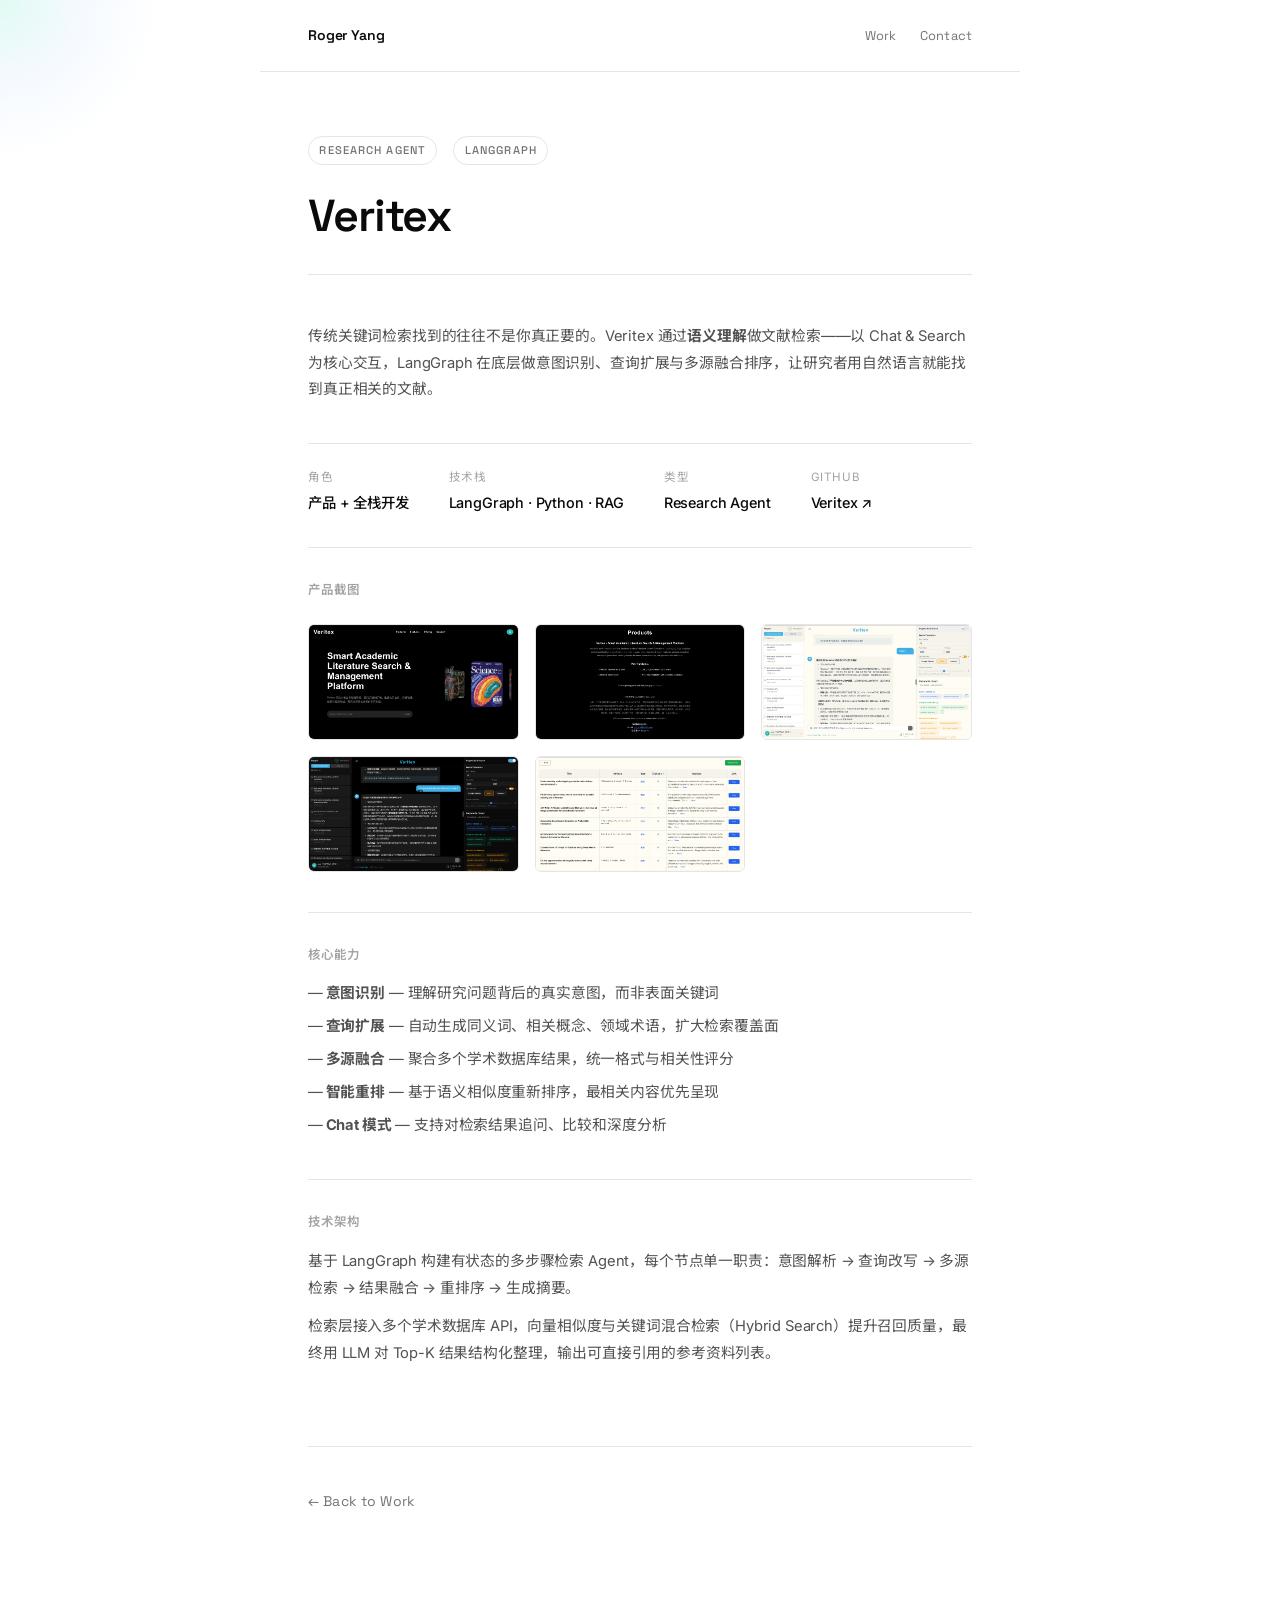
==== work/veritex.html @ f9592ac8 "refactor: reorder work items, reduce AI-feel on detail pages, add GitHub links - Work list: Zeval → " ====
<!DOCTYPE html>
<html lang="zh-CN">
  <head>
    <meta charset="UTF-8" />
    <meta name="viewport" content="width=device-width, initial-scale=1.0" />
    <title>Veritex — Roger Yang</title>
    <meta name="description" content="通过语义理解实现高效文献检索，以 Chat & Search 为核心交互，结合 LangGraph 做意图识别与多源融合排序。" />
    <link rel="preconnect" href="https://fonts.googleapis.com" />
    <link rel="preconnect" href="https://fonts.gstatic.com" crossorigin />
    <link href="https://fonts.googleapis.com/css2?family=Anton&family=Space+Grotesk:wght@300;400;500;600;700&family=Inter:wght@300;400;500&family=Noto+Sans+SC:wght@300;400;500;700&display=swap" rel="stylesheet" />
    <link rel="stylesheet" href="../styles.css" />
    <link rel="stylesheet" href="../writing.css" />
    <style>
      .work-meta-row {
        display: flex; gap: 2.5rem; margin-top: 1.5rem;
        padding-top: 1.5rem; border-top: 1px solid var(--gray-200); flex-wrap: wrap;
      }
      .work-meta-item { display: flex; flex-direction: column; gap: 0.25rem; }
      .work-meta-label { font-size: 0.72rem; text-transform: uppercase; letter-spacing: 0.08em; color: var(--gray-400); }
      .work-meta-value { font-size: 0.9rem; font-weight: 500; color: var(--gray-700); }
      .work-meta-value a { color: var(--gray-700); text-decoration: none; border-bottom: 1px solid var(--gray-300); }
      .work-meta-value a:hover { border-bottom-color: var(--gray-600); }
      .work-section { margin-bottom: 2.5rem; }
      .work-section h2 {
        font-family: var(--font-display); font-size: 0.78rem; font-weight: 600;
        letter-spacing: 0.08em; text-transform: uppercase; margin-bottom: 1rem;
        color: var(--gray-400);
      }
      .work-section p { font-size: 0.92rem; line-height: 1.8; color: var(--gray-600); margin-bottom: 0.75rem; }
      .work-section p:last-child { margin-bottom: 0; }
      .work-section ul { list-style: none; padding: 0; margin: 0; display: flex; flex-direction: column; gap: 0.5rem; }
      .work-section ul li { font-size: 0.92rem; line-height: 1.7; color: var(--gray-600); padding-left: 1.2em; position: relative; }
      .work-section ul li::before { content: '—'; position: absolute; left: 0; color: var(--gray-300); }
      .work-divider { border: none; border-top: 1px solid var(--gray-200); margin: 2rem 0; }
      .screenshot-gallery {
        display: grid; grid-template-columns: repeat(3, 1fr); gap: 1rem; margin: 1.5rem 0;
      }
      .screenshot-gallery img {
        width: 100%; border-radius: 6px; border: 1px solid var(--gray-200);
        cursor: zoom-in; transition: opacity 0.2s ease;
      }
      .screenshot-gallery img:hover { opacity: 0.85; }
      .lightbox-overlay {
        display: none; position: fixed; inset: 0; background: rgba(0,0,0,0.85);
        z-index: 1000; align-items: center; justify-content: center; cursor: zoom-out;
      }
      .lightbox-overlay.active { display: flex; }
      .lightbox-overlay img { max-width: 90vw; max-height: 90vh; border-radius: 6px; object-fit: contain; }
      @media (max-width: 640px) {
        .screenshot-gallery { grid-template-columns: 1fr 1fr; }
        .work-meta-row { gap: 1.5rem; }
      }
    </style>
  </head>
  <body>
    <div class="cursor-glow" aria-hidden="true"></div>

    <header class="article-site-header">
      <a href="../index.html" class="article-back-home">Roger Yang</a>
      <nav class="article-header-nav">
        <a href="../index.html#work">Work</a>
        <a href="../index.html#contact">Contact</a>
      </nav>
    </header>

    <main class="article-main">
      <article>
        <div class="article-meta-top">
          <span class="article-tag-badge">Research Agent</span>
          <span class="article-tag-badge">LangGraph</span>
        </div>
        <h1 class="article-title">Veritex</h1>

        <div class="work-section">
          <p>传统关键词检索找到的往往不是你真正要的。Veritex 通过<strong>语义理解</strong>做文献检索——以 Chat &amp; Search 为核心交互，LangGraph 在底层做意图识别、查询扩展与多源融合排序，让研究者用自然语言就能找到真正相关的文献。</p>
        </div>

        <div class="work-meta-row">
          <div class="work-meta-item">
            <span class="work-meta-label">角色</span>
            <span class="work-meta-value">产品 + 全栈开发</span>
          </div>
          <div class="work-meta-item">
            <span class="work-meta-label">技术栈</span>
            <span class="work-meta-value">LangGraph · Python · RAG</span>
          </div>
          <div class="work-meta-item">
            <span class="work-meta-label">类型</span>
            <span class="work-meta-value">Research Agent</span>
          </div>
          <div class="work-meta-item">
            <span class="work-meta-label">GitHub</span>
            <span class="work-meta-value"><a href="https://github.com/Rogerrrr18/Veritex" target="_blank" rel="noopener">Veritex ↗</a></span>
          </div>
        </div>

        <hr class="work-divider" />

        <div class="work-section">
          <h2>产品截图</h2>
          <div class="screenshot-gallery">
            <img src="../assets/images/work/veritex-1.png" alt="Veritex 截图 1" loading="lazy" onclick="openLightbox(this.src)" />
            <img src="../assets/images/work/veritex-2.png" alt="Veritex 截图 2" loading="lazy" onclick="openLightbox(this.src)" />
            <img src="../assets/images/work/veritex-3.png" alt="Veritex 截图 3" loading="lazy" onclick="openLightbox(this.src)" />
            <img src="../assets/images/work/veritex-4.png" alt="Veritex 截图 4" loading="lazy" onclick="openLightbox(this.src)" />
            <img src="../assets/images/work/veritex-5.png" alt="Veritex 截图 5" loading="lazy" onclick="openLightbox(this.src)" />
          </div>
        </div>

        <hr class="work-divider" />

        <div class="work-section">
          <h2>核心能力</h2>
          <ul>
            <li><strong>意图识别</strong> — 理解研究问题背后的真实意图，而非表面关键词</li>
            <li><strong>查询扩展</strong> — 自动生成同义词、相关概念、领域术语，扩大检索覆盖面</li>
            <li><strong>多源融合</strong> — 聚合多个学术数据库结果，统一格式与相关性评分</li>
            <li><strong>智能重排</strong> — 基于语义相似度重新排序，最相关内容优先呈现</li>
            <li><strong>Chat 模式</strong> — 支持对检索结果追问、比较和深度分析</li>
          </ul>
        </div>

        <hr class="work-divider" />

        <div class="work-section">
          <h2>技术架构</h2>
          <p>基于 LangGraph 构建有状态的多步骤检索 Agent，每个节点单一职责：意图解析 → 查询改写 → 多源检索 → 结果融合 → 重排序 → 生成摘要。</p>
          <p>检索层接入多个学术数据库 API，向量相似度与关键词混合检索（Hybrid Search）提升召回质量，最终用 LLM 对 Top-K 结果结构化整理，输出可直接引用的参考资料列表。</p>
        </div>

        <div class="article-back-section">
          <a href="../index.html#work" class="article-back-link">← Back to Work</a>
        </div>
      </article>
    </main>

    <div class="lightbox-overlay" id="lightbox" onclick="closeLightbox()">
      <img id="lightbox-img" src="" alt="" />
    </div>

    <script src="../script.js"></script>
    <script>
      function openLightbox(src) {
        document.getElementById('lightbox-img').src = src;
        document.getElementById('lightbox').classList.add('active');
      }
      function closeLightbox() {
        document.getElementById('lightbox').classList.remove('active');
      }
      document.addEventListener('keydown', (e) => {
        if (e.key === 'Escape') closeLightbox();
      });
    </script>
  </body>
</html>
---- styles.css ----
/* ========================================
   Roger Yang — Personal Portfolio
   Style: Minimalist, inspired by ingmarcoenen.com
   ======================================== */

:root {
  --black: #0a0a0a;
  --white: #ffffff;
  --gray-50: #fafafa;
  --gray-100: #f5f5f5;
  --gray-200: #e5e5e5;
  --gray-400: #a3a3a3;
  --gray-500: #737373;
  --gray-600: #525252;
  --gray-800: #262626;
  --font-display: "Space Grotesk", "Noto Sans SC", sans-serif;
  --font-body: "Inter", "Noto Sans SC", "PingFang SC", -apple-system, sans-serif;
  --maxw: 1200px;
  --page-pad: clamp(1.25rem, 4vw, 3rem);
}

* {
  box-sizing: border-box;
  margin: 0;
  padding: 0;
}

html {
  scroll-behavior: smooth;
  -webkit-font-smoothing: antialiased;
  -moz-osx-font-smoothing: grayscale;
}

body {
  background: var(--white);
  color: var(--black);
  font-family: var(--font-body);
  font-size: 16px;
  line-height: 1.65;
  letter-spacing: -0.01em;
  overflow-x: hidden;
}

::selection {
  background: var(--black);
  color: var(--white);
}

/* ---- Cursor Glow ---- */

.cursor-glow {
  position: fixed;
  width: 320px;
  height: 320px;
  border-radius: 50%;
  transform: translate(-50%, -50%);
  background: radial-gradient(circle, rgba(85, 230, 191, 0.18), rgba(124, 184, 255, 0.08), transparent 70%);
  pointer-events: none;
  z-index: 0;
  mix-blend-mode: multiply;
  transition: opacity 300ms ease;
}

a {
  color: inherit;
  text-decoration: none;
}

img {
  display: block;
  max-width: 100%;
  height: auto;
}

/* ---- Hero Banner ---- */

.hero-banner {
  width: 100%;
  overflow: hidden;
}

.mega-name {
  display: block;
  width: 100%;
  padding: 0;
  margin: 0;
  user-select: none;
  overflow: hidden;
  white-space: nowrap;
  font-family: "Anton", Impact, "Arial Black", sans-serif;
  font-weight: 400;
  text-transform: uppercase;
  color: var(--black);
  line-height: 0.9;
  /* Use a large font-size, then scale to fit via JS */
  font-size: 10vw;
}

.mega-letter {
  display: inline-block;
  transition: transform 400ms cubic-bezier(0.23, 1, 0.32, 1),
              opacity 400ms ease;
  cursor: default;
  position: relative;
}

.mega-letter:hover {
  transform: translateY(-8px) scaleY(1.03);
  opacity: 0.7;
}

/* ---- Hero Nav (below mega name) ---- */

.hero-nav {
  display: flex;
  justify-content: space-between;
  align-items: center;
  max-width: var(--maxw);
  margin: 0 auto;
  padding: 1.25rem var(--page-pad);
}

.hero-nav-left {
  display: flex;
  align-items: center;
  gap: 1.75rem;
}

.nav-dot {
  width: 8px;
  height: 8px;
  border-radius: 50%;
  background: var(--black);
}

.hero-nav a {
  font-family: var(--font-display);
  font-size: 0.875rem;
  color: var(--gray-500);
  letter-spacing: 0.01em;
  transition: color 200ms ease;
}

.hero-nav a:hover {
  color: var(--black);
}

.hero-nav-right {
  display: flex;
  align-items: center;
  gap: 1.5rem;
}

.nav-cta {
  font-family: var(--font-display);
  font-size: 0.875rem;
  font-weight: 500;
  color: var(--black);
  letter-spacing: 0.01em;
}

.lang-toggle {
  font-family: var(--font-display);
  font-size: 0.78rem;
  font-weight: 500;
  letter-spacing: 0.06em;
  padding: 0.3rem 0.65rem;
  border: 1.5px solid var(--black);
  border-radius: 999px;
  background: transparent;
  color: var(--black);
  cursor: pointer;
  transition: background 200ms ease, color 200ms ease;
  white-space: nowrap;
}

.lang-toggle:hover {
  background: var(--black);
  color: var(--white);
}

/* ---- Hero Intro ---- */

.hero-intro {
  max-width: var(--maxw);
  margin: 0 auto;
  padding: 3rem var(--page-pad) 4rem;
}

.hero-intro > p {
  font-family: var(--font-display);
  font-size: clamp(1.1rem, 2vw, 1.45rem);
  font-weight: 300;
  color: var(--gray-600);
  line-height: 1.55;
  max-width: 52ch;
  letter-spacing: -0.01em;
}

.hero-meta {
  display: flex;
  gap: 3rem;
  margin-top: 2.5rem;
  padding-top: 1.5rem;
  border-top: 1px solid var(--gray-200);
}

.hero-meta-item {
  display: flex;
  flex-direction: column;
  gap: 0.25rem;
}

.hero-meta-item .label {
  font-family: var(--font-display);
  font-size: 0.72rem;
  font-weight: 500;
  text-transform: uppercase;
  letter-spacing: 0.12em;
  color: var(--gray-400);
}

.hero-meta-item span:last-child {
  font-size: 0.9rem;
  color: var(--gray-600);
  letter-spacing: -0.005em;
}

/* ---- Sections ---- */

.section {
  max-width: var(--maxw);
  margin: 0 auto;
  padding: 6rem var(--page-pad);
  border-top: 1px solid var(--gray-200);
}

.section-header {
  margin-bottom: 3rem;
}

.section-header h2 {
  font-family: var(--font-display);
  font-size: clamp(2.2rem, 4.5vw, 3.5rem);
  font-weight: 600;
  letter-spacing: -0.035em;
  line-height: 1.1;
}

.section-desc {
  margin-top: 0.75rem;
  font-size: 1rem;
  color: var(--gray-500);
  max-width: 50ch;
  letter-spacing: -0.005em;
}

/* ---- Work ---- */

.work-list {
  display: flex;
  flex-direction: column;
}

.work-item {
  display: flex;
  justify-content: space-between;
  align-items: flex-start;
  gap: 2rem;
  padding: 2rem 0;
  border-bottom: 1px solid var(--gray-200);
  transition: padding-left 300ms ease;
}

.work-item:first-child {
  border-top: 1px solid var(--gray-200);
}

.work-item:hover {
  padding-left: 1rem;
}

.work-item-info h3 {
  font-family: var(--font-display);
  font-size: 1.3rem;
  font-weight: 500;
  letter-spacing: -0.02em;
  margin-bottom: 0.5rem;
}

.work-item-info p {
  font-size: 0.9rem;
  color: var(--gray-500);
  max-width: 52ch;
  line-height: 1.65;
}

.work-item-meta {
  display: flex;
  align-items: center;
  gap: 1.5rem;
  flex-shrink: 0;
}

.tag {
  font-family: var(--font-display);
  font-size: 0.72rem;
  font-weight: 500;
  text-transform: uppercase;
  letter-spacing: 0.1em;
  color: var(--gray-400);
  white-space: nowrap;
}

.arrow {
  font-size: 1.1rem;
  transition: transform 300ms ease;
}

.work-item:hover .arrow {
  transform: translateX(4px);
}

.note-block {
  margin-top: 3rem;
  padding: 2rem;
  background: var(--gray-50);
  border-radius: 8px;
}

.note-block p {
  font-size: 0.9rem;
  color: var(--gray-600);
  line-height: 1.7;
}

.note-block p + p {
  margin-top: 0.75rem;
}

/* ---- About ---- */

.about-content {
  display: grid;
  grid-template-columns: 1fr 1.6fr;
  gap: 3rem;
  align-items: start;
}

.about-portrait {
  border-radius: 6px;
  overflow: hidden;
}

.about-portrait img {
  width: 100%;
  aspect-ratio: 3 / 4;
  object-fit: cover;
}

.about-text > p {
  font-size: 1rem;
  color: var(--gray-600);
  line-height: 1.75;
  margin-bottom: 2.5rem;
}

.capabilities {
  display: flex;
  flex-direction: column;
  gap: 1.75rem;
}

.capability h4 {
  font-family: var(--font-display);
  font-size: 1rem;
  font-weight: 500;
  letter-spacing: -0.01em;
  margin-bottom: 0.35rem;
}

.capability p {
  font-size: 0.875rem;
  color: var(--gray-500);
  line-height: 1.65;
}

.belief-quote {
  font-family: var(--font-display);
  font-size: 1.35rem;
  font-weight: 500;
  letter-spacing: -0.02em;
  margin-top: 2rem;
  margin-bottom: 0.75rem;
}

.about-text .belief-quote + p {
  font-size: 0.9rem;
  color: var(--gray-500);
  line-height: 1.7;
}

/* ---- Gallery ---- */

.gallery-grid {
  display: grid;
  grid-template-columns: repeat(4, 1fr);
  gap: 0.5rem;
}

.gallery-item {
  margin: 0;
  overflow: hidden;
  border-radius: 4px;
  cursor: zoom-in;
}

.gallery-item img {
  width: 100%;
  height: 100%;
  object-fit: cover;
  transition: transform 500ms ease;
}

.gallery-item:hover img {
  transform: scale(1.03);
}

.gallery-item.vertical {
  aspect-ratio: 3 / 4;
}

.gallery-item.horizontal {
  grid-column: span 2;
  aspect-ratio: 16 / 9;
}

.film-row {
  margin-top: 3rem;
}

.film-row h3 {
  font-family: var(--font-display);
  font-size: 0.8rem;
  font-weight: 500;
  text-transform: uppercase;
  letter-spacing: 0.12em;
  color: var(--gray-400);
  margin-bottom: 1.25rem;
}

.film-list {
  display: grid;
  grid-template-columns: repeat(3, 1fr);
  gap: 0.5rem;
}

.film-card {
  margin: 0;
  position: relative;
  overflow: hidden;
  border-radius: 4px;
  aspect-ratio: 3 / 4;
  cursor: zoom-in;
}

.film-card img {
  width: 100%;
  height: 100%;
  object-fit: cover;
  transition: transform 500ms ease;
}

.film-card:hover img {
  transform: scale(1.03);
}

.film-card figcaption {
  position: absolute;
  bottom: 0;
  left: 0;
  right: 0;
  padding: 3rem 1rem 1rem;
  background: linear-gradient(transparent, rgba(0, 0, 0, 0.7));
  display: flex;
  align-items: baseline;
  gap: 0.5rem;
  color: var(--white);
  font-size: 0.85rem;
}

.film-rank {
  font-size: 0.7rem;
  opacity: 0.6;
  letter-spacing: 0.05em;
}

/* ---- Journey / Timeline ---- */

.timeline {
  display: flex;
  flex-direction: column;
}

.timeline-entry {
  display: grid;
  grid-template-columns: 180px 1fr;
  gap: 2rem;
  padding: 2rem 0;
  border-bottom: 1px solid var(--gray-200);
}

.timeline-entry:first-child {
  border-top: 1px solid var(--gray-200);
}

.timeline-date {
  font-family: var(--font-display);
  font-size: 0.78rem;
  font-weight: 400;
  color: var(--gray-400);
  letter-spacing: 0.03em;
  padding-top: 0.15rem;
}

.timeline-body h4 {
  font-family: var(--font-display);
  font-size: 1.05rem;
  font-weight: 500;
  letter-spacing: -0.01em;
  margin-bottom: 0.5rem;
}

.timeline-role {
  font-weight: 400;
  color: var(--gray-500);
}

.timeline-body p {
  font-size: 0.875rem;
  color: var(--gray-500);
  line-height: 1.7;
}

/* ---- Blog ---- */

.blog-list {
  display: flex;
  flex-direction: column;
}

.blog-item {
  display: grid;
  grid-template-columns: 1fr auto;
  align-items: start;
  gap: 1.5rem 3rem;
  padding: 2.25rem 0;
  border-bottom: 1px solid var(--gray-200);
  text-decoration: none;
  transition: padding-left 300ms ease;
  position: relative;
}

.blog-item:first-child {
  border-top: 1px solid var(--gray-200);
}

.blog-item:hover {
  padding-left: 1rem;
}

.blog-item:hover .arrow {
  transform: translateX(4px);
}

/* Left column: full-width info block */
.blog-item-info {
  display: flex;
  flex-direction: column;
  gap: 0.6rem;
  min-width: 0;
}

.blog-item-header {
  display: flex;
  align-items: center;
  gap: 0.75rem;
}

.blog-item-info h3 {
  font-family: var(--font-display);
  font-size: 1.2rem;
  font-weight: 500;
  letter-spacing: -0.025em;
  line-height: 1.35;
  color: var(--black);
  transition: opacity 200ms ease;
}

.blog-item:hover .blog-item-info h3 {
  opacity: 0.75;
}

.blog-item-info p {
  font-size: 0.875rem;
  color: var(--gray-500);
  line-height: 1.7;
  max-width: 66ch;
}

.blog-item-footer {
  display: flex;
  align-items: center;
  gap: 0.75rem;
  margin-top: 0.15rem;
}

.blog-tag {
  font-family: var(--font-display);
  font-size: 0.68rem;
  font-weight: 500;
  text-transform: uppercase;
  letter-spacing: 0.09em;
  color: var(--gray-500);
  background: var(--gray-100);
  padding: 0.2rem 0.55rem;
  border-radius: 999px;
  white-space: nowrap;
}

.blog-read-time {
  font-family: var(--font-display);
  font-size: 0.78rem;
  color: var(--gray-400);
  letter-spacing: 0.01em;
}

/* Right column: arrow */
.blog-item-arrow {
  display: flex;
  align-items: flex-start;
  padding-top: 0.2rem;
  color: var(--gray-400);
  font-size: 1rem;
  transition: transform 300ms ease, color 200ms ease;
}

.blog-item:hover .blog-item-arrow {
  transform: translateX(4px);
  color: var(--black);
}

@media (max-width: 768px) {
  .blog-item {
    grid-template-columns: 1fr;
    gap: 0.75rem;
  }

  .blog-item-arrow {
    display: none;
  }
}

/* ---- Contact ---- */

.contact-links {
  display: flex;
  flex-direction: column;
}

.contact-link {
  display: flex;
  align-items: center;
  gap: 1.5rem;
  padding: 1.5rem 0;
  border-bottom: 1px solid var(--gray-200);
  transition: padding-left 300ms ease;
}

.contact-link:first-child {
  border-top: 1px solid var(--gray-200);
}

.contact-link:hover {
  padding-left: 1rem;
}

.contact-link:hover .arrow {
  transform: translateX(4px);
}

.contact-label {
  font-family: var(--font-display);
  font-size: 0.72rem;
  font-weight: 500;
  text-transform: uppercase;
  letter-spacing: 0.12em;
  color: var(--gray-400);
  min-width: 60px;
}

.contact-value {
  flex: 1;
  font-family: var(--font-display);
  font-size: 1rem;
  font-weight: 400;
  letter-spacing: -0.01em;
}

.contact-link .arrow {
  transition: transform 300ms ease;
}

/* ---- Footer ---- */

.site-footer {
  max-width: var(--maxw);
  margin: 0 auto;
  padding: 2rem var(--page-pad) 3rem;
  border-top: 1px solid var(--gray-200);
  display: flex;
  justify-content: space-between;
  align-items: center;
  font-family: var(--font-display);
  font-size: 0.8rem;
  letter-spacing: 0.01em;
  color: var(--gray-400);
}

/* ---- Lightbox ---- */

.lightbox {
  width: min(92vw, 1100px);
  margin: auto;
  padding: 0;
  border: none;
  border-radius: 6px;
  background: var(--white);
  overflow: hidden;
}

.lightbox::backdrop {
  background: rgba(0, 0, 0, 0.85);
}

.lightbox-image {
  width: 100%;
  max-height: 88vh;
  object-fit: contain;
  display: block;
}

.lightbox-close {
  position: absolute;
  top: 1rem;
  right: 1rem;
  width: 2.5rem;
  height: 2.5rem;
  display: grid;
  place-items: center;
  border: none;
  background: rgba(0, 0, 0, 0.5);
  color: white;
  font-size: 1.2rem;
  border-radius: 50%;
  cursor: pointer;
  z-index: 10;
  transition: background 200ms ease;
}

.lightbox-close:hover {
  background: rgba(0, 0, 0, 0.8);
}

/* ---- Reveal Animation ---- */

.reveal-up {
  opacity: 0;
  transform: translateY(24px);
  transition: opacity 600ms ease, transform 600ms ease;
}

.reveal-up.visible {
  opacity: 1;
  transform: translateY(0);
}

/* ---- Responsive ---- */

@media (max-width: 768px) {
  .cursor-glow {
    display: none;
  }

  .mega-letter {
    font-size: clamp(4rem, 19vw, 8rem);
  }

  .hero-nav {
    flex-wrap: wrap;
    gap: 0.5rem 1.5rem;
    padding: 1rem var(--page-pad);
  }

  .hero-nav-left {
    gap: 1rem;
    overflow-x: auto;
    width: 100%;
  }

  .hero-nav-right {
    width: 100%;
    justify-content: space-between;
  }

  .hero-nav a,
  .nav-cta {
    white-space: nowrap;
    font-size: 0.8rem;
  }

  .hero-intro {
    padding: 2rem var(--page-pad) 3rem;
  }

  .hero-meta {
    flex-direction: column;
    gap: 1.25rem;
  }

  .section {
    padding: 3.5rem var(--page-pad);
  }

  .about-content {
    grid-template-columns: 1fr;
  }

  .about-portrait {
    max-width: 280px;
  }

  .about-portrait img {
    aspect-ratio: 4 / 3;
  }

  .gallery-grid {
    grid-template-columns: repeat(2, 1fr);
  }

  .gallery-item.horizontal {
    grid-column: span 2;
  }

  .film-list {
    grid-template-columns: repeat(3, 1fr);
  }

  .timeline-entry {
    grid-template-columns: 1fr;
    gap: 0.5rem;
  }

  .work-item {
    flex-direction: column;
    gap: 0.75rem;
  }

  .work-item-meta {
    align-self: flex-end;
  }

  .site-footer {
    flex-direction: column;
    gap: 0.5rem;
    align-items: flex-start;
  }
}

@media (max-width: 480px) {
  .gallery-grid {
    grid-template-columns: 1fr;
  }

  .gallery-item.horizontal {
    grid-column: span 1;
  }

  .film-list {
    gap: 0.35rem;
  }
}

@media (prefers-reduced-motion: reduce) {
  html {
    scroll-behavior: auto;
  }

  .reveal-up {
    opacity: 1;
    transform: none;
    transition: none;
  }

  .gallery-item img,
  .film-card img {
    transition: none;
  }
}
---- writing.css ----
/* ========================================
   Blog / Article Page Styles
   ======================================== */

/* ---- Article Site Header ---- */

.article-site-header {
  display: flex;
  justify-content: space-between;
  align-items: center;
  max-width: 760px;
  margin: 0 auto;
  padding: 1.5rem var(--page-pad);
  border-bottom: 1px solid var(--gray-200);
}

.article-back-home {
  font-family: var(--font-display);
  font-size: 0.875rem;
  font-weight: 600;
  letter-spacing: -0.01em;
  color: var(--black);
  text-decoration: none;
}

.article-back-home:hover {
  opacity: 0.6;
}

.article-header-nav {
  display: flex;
  gap: 1.5rem;
}

.article-header-nav a {
  font-family: var(--font-display);
  font-size: 0.8rem;
  color: var(--gray-500);
  letter-spacing: 0.01em;
  text-decoration: none;
  transition: color 200ms ease;
}

.article-header-nav a:hover {
  color: var(--black);
}

/* ---- Article Main Layout ---- */

.article-main {
  max-width: 760px;
  margin: 0 auto;
  padding: 4rem var(--page-pad) 6rem;
}

/* ---- Article Meta Top ---- */

.article-meta-top {
  display: flex;
  align-items: center;
  gap: 1rem;
  margin-bottom: 1.5rem;
}

.article-tag-badge {
  font-family: var(--font-display);
  font-size: 0.7rem;
  font-weight: 500;
  text-transform: uppercase;
  letter-spacing: 0.1em;
  color: var(--gray-500);
  border: 1px solid var(--gray-200);
  padding: 0.25rem 0.65rem;
  border-radius: 999px;
}

.article-reading-time {
  font-family: var(--font-display);
  font-size: 0.78rem;
  color: var(--gray-400);
  letter-spacing: 0.01em;
}

/* ---- Article Title ---- */

.article-title {
  font-family: var(--font-display);
  font-size: clamp(1.8rem, 4vw, 2.8rem);
  font-weight: 600;
  letter-spacing: -0.035em;
  line-height: 1.2;
  color: var(--black);
  margin-bottom: 3rem;
  padding-bottom: 2rem;
  border-bottom: 1px solid var(--gray-200);
}

/* ---- Article Body ---- */

.article-body {
  font-family: var(--font-body);
  font-size: 1.05rem;
  line-height: 1.85;
  color: var(--gray-800);
  letter-spacing: -0.005em;
}

.article-body p {
  margin-bottom: 1.5rem;
}

.article-body p:last-child {
  margin-bottom: 0;
}

.article-h2 {
  font-family: var(--font-display);
  font-size: 1.5rem;
  font-weight: 600;
  letter-spacing: -0.025em;
  line-height: 1.3;
  color: var(--black);
  margin: 3rem 0 1.25rem;
}

.article-h3 {
  font-family: var(--font-display);
  font-size: 1.15rem;
  font-weight: 500;
  letter-spacing: -0.015em;
  line-height: 1.35;
  color: var(--black);
  margin: 2.5rem 0 1rem;
}

.article-h4 {
  font-family: var(--font-display);
  font-size: 1rem;
  font-weight: 500;
  letter-spacing: -0.01em;
  color: var(--black);
  margin: 2rem 0 0.75rem;
}

.article-h5 {
  font-family: var(--font-display);
  font-size: 0.9rem;
  font-weight: 500;
  text-transform: uppercase;
  letter-spacing: 0.06em;
  color: var(--gray-500);
  margin: 1.5rem 0 0.5rem;
}

.article-body strong {
  font-weight: 600;
  color: var(--black);
}

.article-body em {
  font-style: italic;
}

.article-body code {
  font-family: 'SF Mono', 'Fira Code', 'Fira Mono', monospace;
  font-size: 0.875em;
  background: var(--gray-100);
  padding: 0.15em 0.4em;
  border-radius: 4px;
  color: var(--gray-800);
}

.article-divider {
  border: none;
  border-top: 1px solid var(--gray-200);
  margin: 2.5rem 0;
}

/* ---- Article Lists ---- */

.article-list {
  margin: 0 0 1.5rem 0;
  padding-left: 1.75rem;
}

.article-list li {
  margin-bottom: 0.6rem;
  line-height: 1.75;
}

.article-list li::marker {
  color: var(--gray-400);
}

/* ---- Article Images ---- */

.article-figure {
  margin: 2rem 0;
  border-radius: 6px;
  overflow: hidden;
  background: var(--gray-100);
}

.article-figure img {
  width: 100%;
  height: auto;
  display: block;
  border-radius: 6px;
}

.article-body a {
  color: var(--black);
  text-decoration: underline;
  text-underline-offset: 3px;
  text-decoration-color: var(--gray-400);
  transition: text-decoration-color 200ms ease;
}

.article-body a:hover {
  text-decoration-color: var(--black);
}

/* ---- Back section ---- */

.article-back-section {
  margin-top: 5rem;
  padding-top: 2.5rem;
  border-top: 1px solid var(--gray-200);
}

.article-back-link {
  font-family: var(--font-display);
  font-size: 0.875rem;
  color: var(--gray-500);
  text-decoration: none;
  letter-spacing: 0.01em;
  transition: color 200ms ease;
}

.article-back-link:hover {
  color: var(--black);
}

/* ---- Responsive ---- */

@media (max-width: 768px) {
  .article-main {
    padding: 2.5rem var(--page-pad) 4rem;
  }

  .article-title {
    font-size: clamp(1.5rem, 6vw, 2rem);
    margin-bottom: 2rem;
    padding-bottom: 1.5rem;
  }

  .article-body {
    font-size: 1rem;
  }

  .article-h2 {
    font-size: 1.25rem;
  }

  .article-h3 {
    font-size: 1.05rem;
  }
}
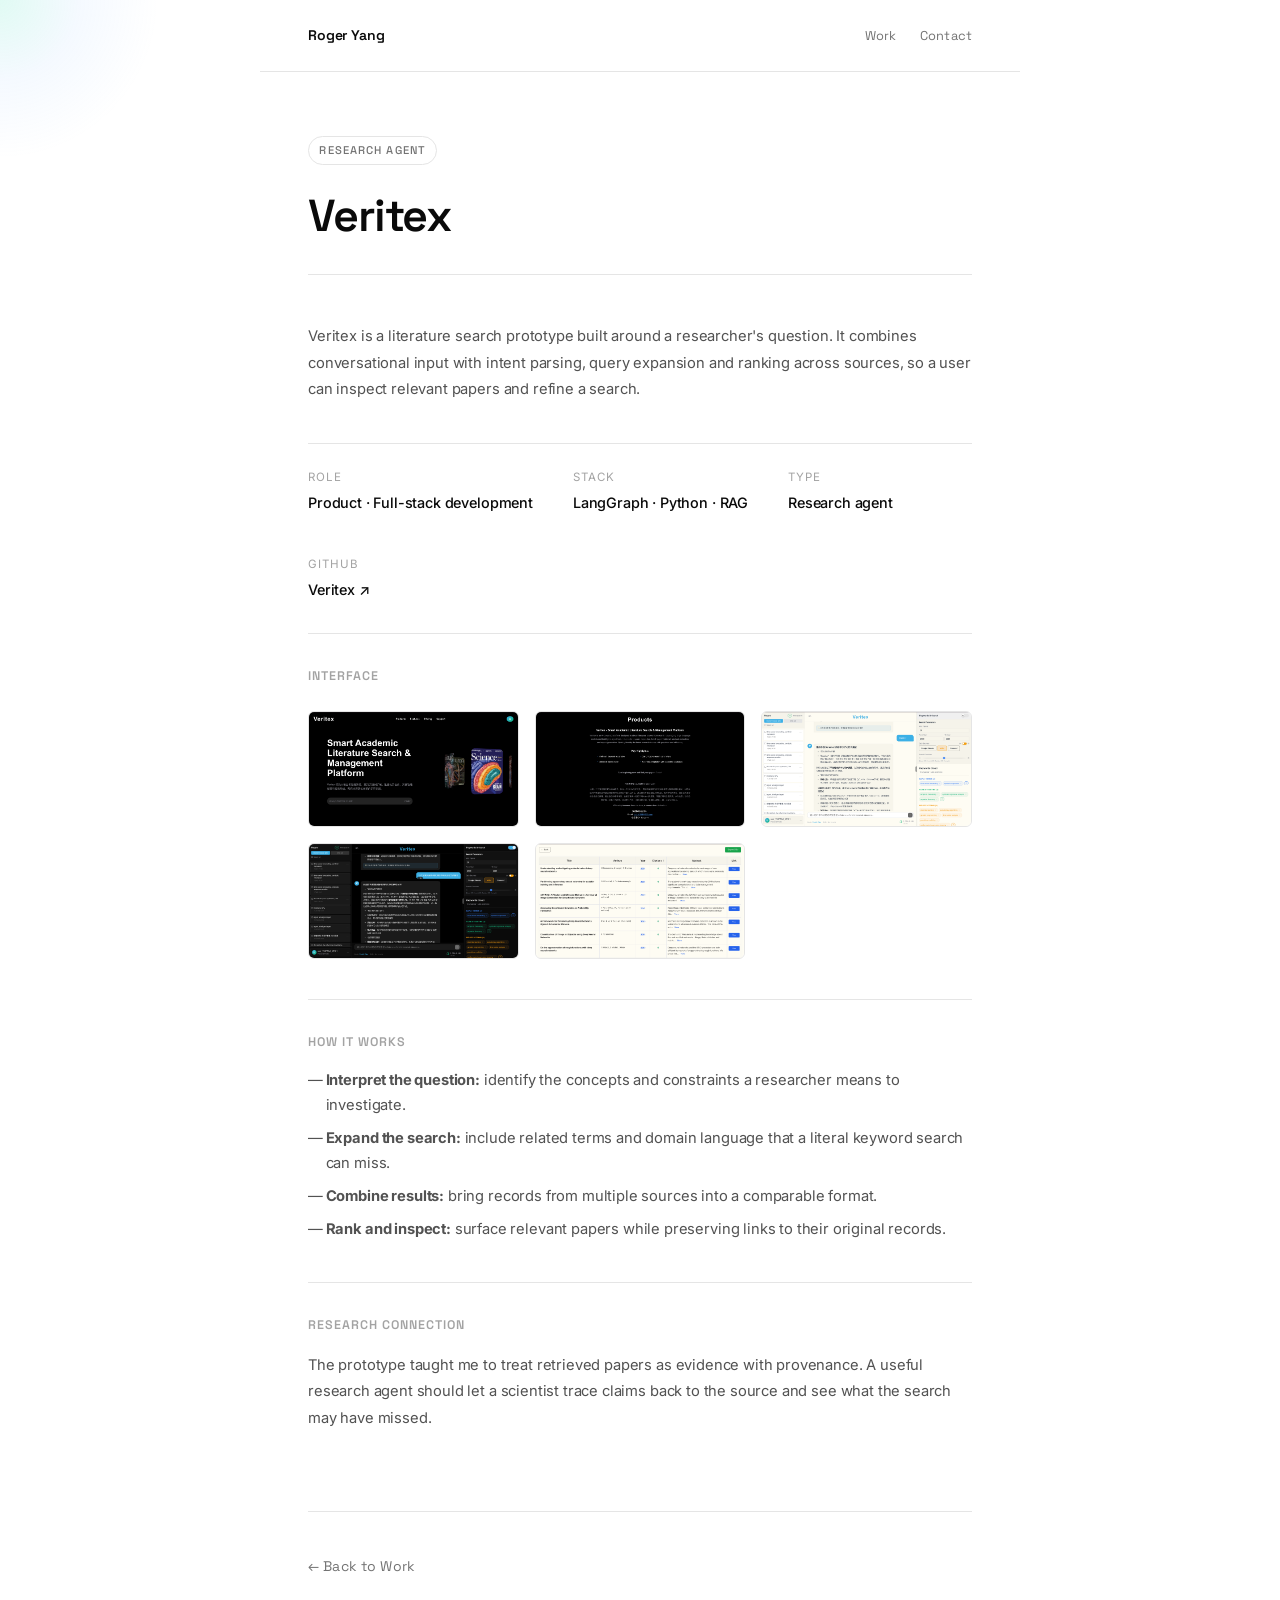
==== commit 2174fa56: "Make academic site English-only and add published figure" ====
--- a/work/veritex.html
+++ b/work/veritex.html
@@ -1,13 +1,13 @@
 <!DOCTYPE html>
-<html lang="zh-CN">
+<html lang="en">
   <head>
     <meta charset="UTF-8" />
     <meta name="viewport" content="width=device-width, initial-scale=1.0" />
     <title>Veritex — Roger Yang</title>
-    <meta name="description" content="通过语义理解实现高效文献检索，以 Chat & Search 为核心交互，结合 LangGraph 做意图识别与多源融合排序。" />
+    <meta name="description" content="Veritex is a literature search prototype built with LangGraph, query expansion and source-aware result ranking." />
     <link rel="preconnect" href="https://fonts.googleapis.com" />
     <link rel="preconnect" href="https://fonts.gstatic.com" crossorigin />
-    <link href="https://fonts.googleapis.com/css2?family=Anton&family=Space+Grotesk:wght@300;400;500;600;700&family=Inter:wght@300;400;500&family=Noto+Sans+SC:wght@300;400;500;700&display=swap" rel="stylesheet" />
+    <link href="https://fonts.googleapis.com/css2?family=Anton&family=Space+Grotesk:wght@300;400;500;600;700&family=Inter:wght@300;400;500&display=swap" rel="stylesheet" />
     <link rel="stylesheet" href="../styles.css" />
     <link rel="stylesheet" href="../writing.css" />
     <style>
@@ -63,76 +63,15 @@
       </nav>
     </header>
 
-    <main class="article-main">
-      <article>
-        <div class="article-meta-top">
-          <span class="article-tag-badge">Research Agent</span>
-          <span class="article-tag-badge">LangGraph</span>
-        </div>
-        <h1 class="article-title">Veritex</h1>
-
-        <div class="work-section">
-          <p>传统关键词检索找到的往往不是你真正要的。Veritex 通过<strong>语义理解</strong>做文献检索——以 Chat &amp; Search 为核心交互，LangGraph 在底层做意图识别、查询扩展与多源融合排序，让研究者用自然语言就能找到真正相关的文献。</p>
-        </div>
-
-        <div class="work-meta-row">
-          <div class="work-meta-item">
-            <span class="work-meta-label">角色</span>
-            <span class="work-meta-value">产品 + 全栈开发</span>
-          </div>
-          <div class="work-meta-item">
-            <span class="work-meta-label">技术栈</span>
-            <span class="work-meta-value">LangGraph · Python · RAG</span>
-          </div>
-          <div class="work-meta-item">
-            <span class="work-meta-label">类型</span>
-            <span class="work-meta-value">Research Agent</span>
-          </div>
-          <div class="work-meta-item">
-            <span class="work-meta-label">GitHub</span>
-            <span class="work-meta-value"><a href="https://github.com/Rogerrrr18/Veritex" target="_blank" rel="noopener">Veritex ↗</a></span>
-          </div>
-        </div>
-
-        <hr class="work-divider" />
-
-        <div class="work-section">
-          <h2>产品截图</h2>
-          <div class="screenshot-gallery">
-            <img src="../assets/images/work/veritex-1.png" alt="Veritex 截图 1" loading="lazy" onclick="openLightbox(this.src)" />
-            <img src="../assets/images/work/veritex-2.png" alt="Veritex 截图 2" loading="lazy" onclick="openLightbox(this.src)" />
-            <img src="../assets/images/work/veritex-3.png" alt="Veritex 截图 3" loading="lazy" onclick="openLightbox(this.src)" />
-            <img src="../assets/images/work/veritex-4.png" alt="Veritex 截图 4" loading="lazy" onclick="openLightbox(this.src)" />
-            <img src="../assets/images/work/veritex-5.png" alt="Veritex 截图 5" loading="lazy" onclick="openLightbox(this.src)" />
-          </div>
-        </div>
-
-        <hr class="work-divider" />
-
-        <div class="work-section">
-          <h2>核心能力</h2>
-          <ul>
-            <li><strong>意图识别</strong> — 理解研究问题背后的真实意图，而非表面关键词</li>
-            <li><strong>查询扩展</strong> — 自动生成同义词、相关概念、领域术语，扩大检索覆盖面</li>
-            <li><strong>多源融合</strong> — 聚合多个学术数据库结果，统一格式与相关性评分</li>
-            <li><strong>智能重排</strong> — 基于语义相似度重新排序，最相关内容优先呈现</li>
-            <li><strong>Chat 模式</strong> — 支持对检索结果追问、比较和深度分析</li>
-          </ul>
-        </div>
-
-        <hr class="work-divider" />
-
-        <div class="work-section">
-          <h2>技术架构</h2>
-          <p>基于 LangGraph 构建有状态的多步骤检索 Agent，每个节点单一职责：意图解析 → 查询改写 → 多源检索 → 结果融合 → 重排序 → 生成摘要。</p>
-          <p>检索层接入多个学术数据库 API，向量相似度与关键词混合检索（Hybrid Search）提升召回质量，最终用 LLM 对 Top-K 结果结构化整理，输出可直接引用的参考资料列表。</p>
-        </div>
-
-        <div class="article-back-section">
-          <a href="../index.html#work" class="article-back-link">← Back to Work</a>
-        </div>
-      </article>
-    </main>
+    <main class="article-main"><article><div class="article-meta-top"><span class="article-tag-badge">Research Agent</span></div><h1 class="article-title">Veritex</h1><div class="work-section"><p>Veritex is a literature search prototype built around a researcher's question. It combines conversational input with intent parsing, query expansion and ranking across sources, so a user can inspect relevant papers and refine a search.</p></div>
+<div class="work-meta-row"><div class="work-meta-item"><span class="work-meta-label">Role</span><span class="work-meta-value">Product · Full-stack development</span></div><div class="work-meta-item"><span class="work-meta-label">Stack</span><span class="work-meta-value">LangGraph · Python · RAG</span></div><div class="work-meta-item"><span class="work-meta-label">Type</span><span class="work-meta-value">Research agent</span></div><div class="work-meta-item"><span class="work-meta-label">GitHub</span><span class="work-meta-value"><a href="https://github.com/Rogerrrr18/Veritex" target="_blank" rel="noopener noreferrer">Veritex ↗</a></span></div></div>
+<hr class="work-divider" />
+<div class="work-section"><h2>Interface</h2><div class="screenshot-gallery"><img src="../assets/images/work/veritex-1.png" alt="Veritex interface screenshot 1" loading="lazy" onclick="openLightbox(this.src)" /><img src="../assets/images/work/veritex-2.png" alt="Veritex interface screenshot 2" loading="lazy" onclick="openLightbox(this.src)" /><img src="../assets/images/work/veritex-3.png" alt="Veritex interface screenshot 3" loading="lazy" onclick="openLightbox(this.src)" /><img src="../assets/images/work/veritex-4.png" alt="Veritex interface screenshot 4" loading="lazy" onclick="openLightbox(this.src)" /><img src="../assets/images/work/veritex-5.png" alt="Veritex interface screenshot 5" loading="lazy" onclick="openLightbox(this.src)" /></div></div>
+<hr class="work-divider" />
+<div class="work-section"><h2>How it works</h2><ul><li><strong>Interpret the question:</strong> identify the concepts and constraints a researcher means to investigate.</li><li><strong>Expand the search:</strong> include related terms and domain language that a literal keyword search can miss.</li><li><strong>Combine results:</strong> bring records from multiple sources into a comparable format.</li><li><strong>Rank and inspect:</strong> surface relevant papers while preserving links to their original records.</li></ul></div>
+<hr class="work-divider" />
+<div class="work-section"><h2>Research connection</h2><p>The prototype taught me to treat retrieved papers as evidence with provenance. A useful research agent should let a scientist trace claims back to the source and see what the search may have missed.</p></div>
+<div class="article-back-section"><a href="../index.html#work" class="article-back-link">← Back to Work</a></div></article></main>
 
     <div class="lightbox-overlay" id="lightbox" onclick="closeLightbox()">
       <img id="lightbox-img" src="" alt="" />
--- a/styles.css
+++ b/styles.css
@@ -907,3 +907,82 @@
     transition: none;
   }
 }
+
+/* ---- Academic portfolio additions ---- */
+.section-kicker,
+.research-card-label {
+  display: block;
+  font-family: var(--font-display);
+  font-size: 0.7rem;
+  font-weight: 600;
+  letter-spacing: 0.16em;
+  text-transform: uppercase;
+  color: #527063;
+}
+
+.section-kicker { margin-bottom: 0.8rem; }
+.research-section { padding-top: 5.25rem; }
+.research-lead { display: grid; grid-template-columns: minmax(0, 1.7fr) minmax(180px, .75fr); gap: 3rem; padding: 2.25rem 0 3rem; border-top: 1px solid var(--gray-200); }
+.research-lead > p { font-family: var(--font-display); font-size: clamp(1.25rem, 2vw, 1.75rem); line-height: 1.55; letter-spacing: -.025em; }
+.research-keywords { display: flex; align-content: flex-start; align-items: flex-start; flex-wrap: wrap; gap: .45rem; }
+.research-keywords span { border: 1px solid #b7c9bf; border-radius: 100px; padding: .4rem .7rem; color: #365446; font-size: .72rem; line-height: 1.3; }
+.research-grid { display: grid; grid-template-columns: 1fr 1fr; gap: 1rem; }
+.research-card { min-width: 0; border: 1px solid var(--gray-200); border-radius: 7px; overflow: hidden; background: white; }
+.research-card > img { width: 100%; aspect-ratio: 900 / 580; object-fit: cover; }
+.research-card-body { padding: 1.6rem; }
+.research-card h3 { margin: .55rem 0 .7rem; font-family: var(--font-display); font-size: clamp(1.3rem, 2vw, 1.75rem); letter-spacing: -.03em; line-height: 1.25; }
+.research-card p { color: var(--gray-600); font-size: .9rem; line-height: 1.75; }
+.research-card small { display: block; margin-top: 1.35rem; color: var(--gray-500); font-size: .7rem; }
+.research-evidence { margin: 1.2rem 0 0; padding: 1.8rem; border: 1px solid var(--gray-200); border-radius: 7px; background: white; }
+.research-evidence-heading { max-width: 42rem; margin-bottom: 1.2rem; }
+.research-evidence h3 { margin: .55rem 0 .55rem; font-family: var(--font-display); font-size: clamp(1.3rem, 2vw, 1.75rem); letter-spacing: -.03em; }
+.research-evidence p { color: var(--gray-600); font-size: .9rem; line-height: 1.75; }
+.research-evidence img { display: block; width: 100%; height: auto; border-radius: 3px; }
+.research-evidence figcaption { margin-top: .8rem; color: var(--gray-500); font-size: .72rem; line-height: 1.6; }
+.research-evidence figcaption a { color: inherit; text-decoration: underline; text-underline-offset: 2px; }
+.featured-paper { display: grid; grid-template-columns: 1.1fr 1fr; gap: 2.6rem; align-items: center; }
+.featured-paper-art img { width: 100%; border-radius: 6px; }
+.featured-paper-art p { margin-top: .6rem; font-size: .7rem; color: var(--gray-500); }
+.featured-paper-copy h3 { font-family: var(--font-display); font-size: clamp(1.55rem, 2.6vw, 2.4rem); line-height: 1.18; letter-spacing: -.035em; margin: .75rem 0 1.25rem; }
+.featured-paper-copy > p { font-size: .9rem; color: var(--gray-600); line-height: 1.75; }
+.featured-paper-copy .paper-venue { margin: 1.3rem 0 1rem; color: var(--gray-500); font-size: .78rem; }
+.text-link { display: inline-block; border-bottom: 1px solid currentColor; font-family: var(--font-display); font-weight: 600; font-size: .82rem; }
+.paper-list { margin-top: 3.2rem; border-top: 1px solid var(--gray-200); }
+.paper-row { display: grid; grid-template-columns: 2.5rem 1fr 1.8rem; gap: 1.3rem; padding: 1.55rem 0; border-bottom: 1px solid var(--gray-200); }
+.paper-index { color: var(--gray-400); font-size: .8rem; font-family: var(--font-display); }
+.paper-row h3 { font-family: var(--font-display); font-size: 1.08rem; font-weight: 500; line-height: 1.42; letter-spacing: -.02em; margin: .35rem 0 .4rem; }
+.paper-row p { font-size: .78rem; color: var(--gray-500); line-height: 1.6; }
+.paper-row > a { font-size: 1.35rem; line-height: 1; }
+.perspective-section { padding-bottom: 7rem; }
+.perspective-grid { display: grid; grid-template-columns: repeat(3, 1fr); gap: .8rem; }
+.perspective-grid article { background: #f3f5f3; border-radius: 5px; padding: 1.6rem; min-height: 275px; }
+.perspective-grid article > span { font-family: var(--font-display); color: #719083; font-size: .75rem; }
+.perspective-grid h3 { font-family: var(--font-display); margin: 2.4rem 0 .8rem; font-size: 1.3rem; letter-spacing: -.03em; line-height: 1.3; }
+.perspective-grid p { color: var(--gray-600); font-size: .84rem; line-height: 1.7; }
+
+@media (max-width: 850px) {
+  .hero-nav-left { flex-wrap: wrap; row-gap: .45rem; }
+  .research-lead { grid-template-columns: 1fr; gap: 1.35rem; }
+  .featured-paper { gap: 1.5rem; }
+}
+@media (max-width: 650px) {
+  .research-grid, .featured-paper, .perspective-grid { grid-template-columns: 1fr; }
+  .research-card-body { padding: 1.3rem; }
+  .featured-paper { gap: 1.2rem; }
+  .paper-row { grid-template-columns: 1.5rem 1fr 1.2rem; gap: .75rem; }
+  .perspective-grid article { min-height: 0; }
+  .perspective-grid h3 { margin-top: 1.3rem; }
+}
+.paper-row--visual { grid-template-columns: 2.5rem minmax(120px, 175px) 1fr 1.8rem; align-items: center; }
+.paper-thumb { width: 100%; aspect-ratio: 4 / 3; object-fit: cover; border-radius: 4px; }
+@media (max-width: 650px) {
+  .paper-row--visual { grid-template-columns: 1.5rem 1fr 1.2rem; }
+  .paper-row--visual .paper-thumb { grid-column: 2; max-width: 220px; }
+  .paper-row--visual > div { grid-column: 2; }
+  .paper-row--visual > a { grid-column: 3; grid-row: 1; }
+}
+.additional-publications { margin-top: 2rem; padding: 1.5rem 0 0; }
+.additional-publications h3 { font-family: var(--font-display); font-size: .78rem; text-transform: uppercase; letter-spacing: .12em; color: var(--gray-500); margin-bottom: .9rem; }
+.additional-publications p { font-size: .85rem; line-height: 1.65; padding: .55rem 0; }
+.additional-publications p span { color: var(--gray-500); }
+.additional-publications a { border-bottom: 1px solid currentColor; }
